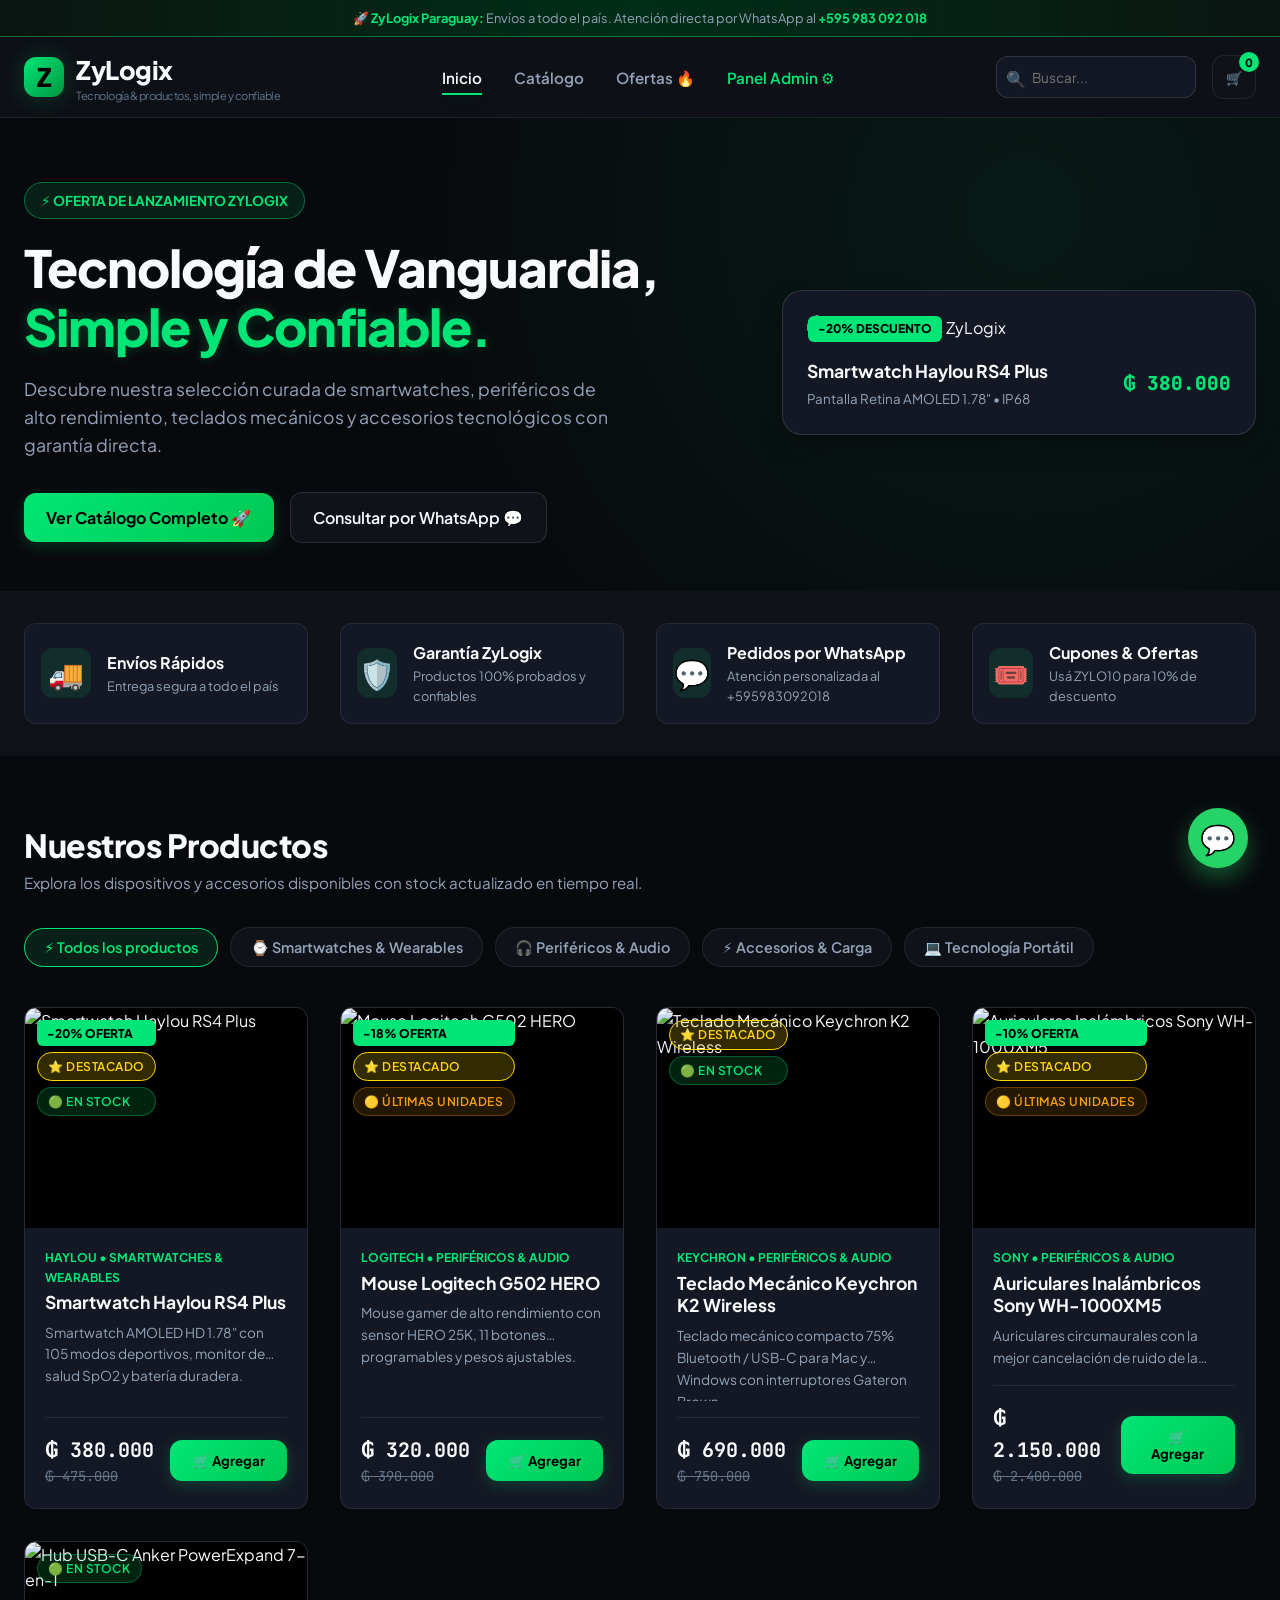
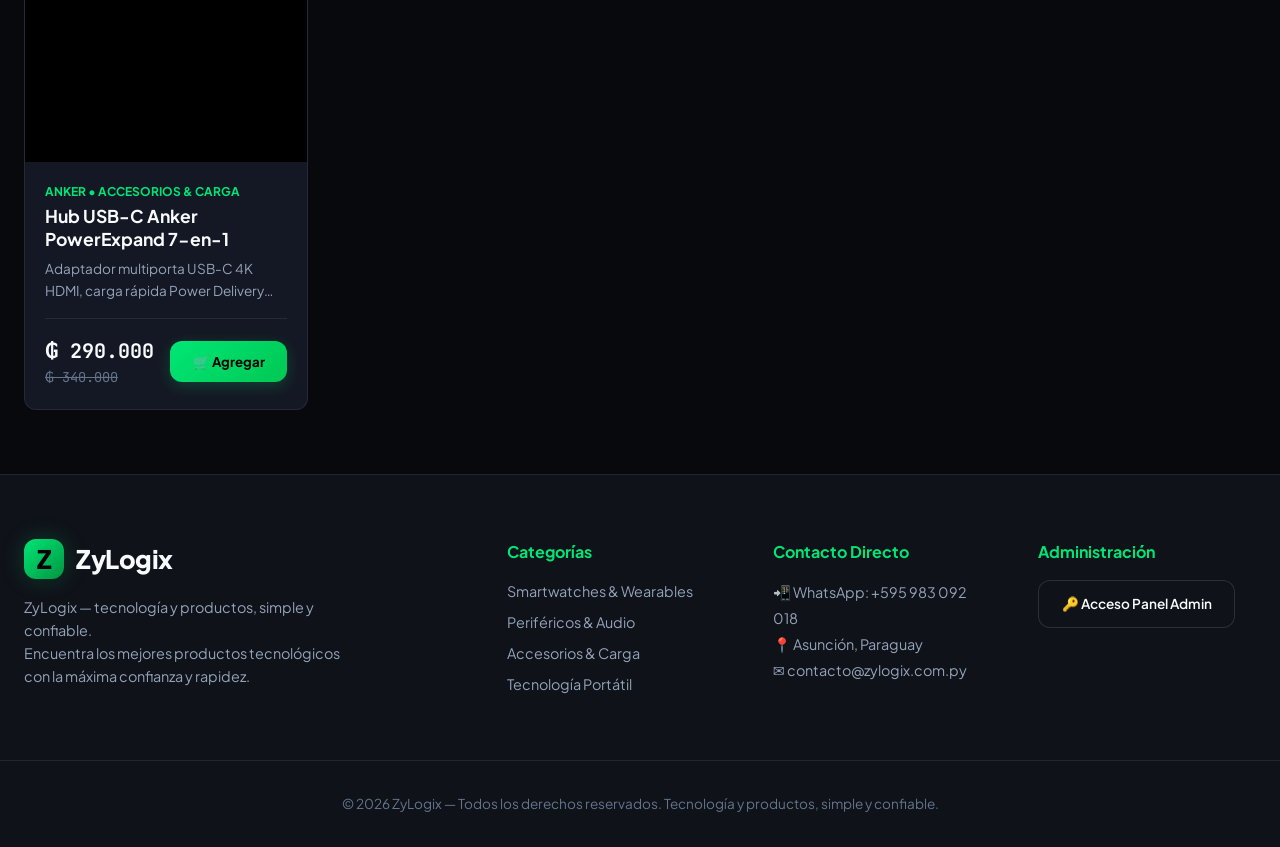
==== index.html @ f53e3cdb "Add files via upload" ====
<!DOCTYPE html>
<html lang="es">
<head>
  <meta charset="UTF-8">
  <meta name="viewport" content="width=device-width, initial-scale=1.0">
  <title>ZyLogix — Tecnología y Productos | Tienda Oficial</title>
  <meta name="description" content="ZyLogix — tecnología y productos, simple y confiable. Encuentra lo último en smartwatches, teclados mecánicos, mouses gamer, auriculares y accesorios.">
  
  <!-- CSS Stylesheets -->
  <link rel="stylesheet" href="assets/css/styles.css">

  <!-- Supabase JS Client library via CDN -->
  <script src="https://cdn.jsdelivr.net/npm/@supabase/supabase-js@2"></script>
</head>
<body>

  <!-- Top Announcement Bar -->
  <div class="top-bar">
    <div class="container">
      🚀 <strong>ZyLogix Paraguay:</strong> Envíos a todo el país. Atención directa por WhatsApp al <strong>+595 983 092 018</strong>
    </div>
  </div>

  <!-- Main Header -->
  <header class="header">
    <div class="container header-inner">
      <!-- Logo -->
      <a href="index.html" class="logo">
        <div class="logo-icon">Z</div>
        <div>
          <span>ZyLogix</span>
          <span class="logo-tagline">Tecnología & productos, simple y confiable</span>
        </div>
      </a>

      <!-- Navigation Links -->
      <ul class="nav-links">
        <li><a href="#hero" class="nav-link active">Inicio</a></li>
        <li><a href="#catalogo" class="nav-link">Catálogo</a></li>
        <li><a href="#ofertas" class="nav-link">Ofertas 🔥</a></li>
        <li><a href="admin.html" class="nav-link" style="color: var(--accent-green);">Panel Admin ⚙️</a></li>
      </ul>

      <!-- Header Actions -->
      <div class="header-actions">
        <!-- Live Search Input -->
        <div style="position: relative; flex: 1; max-width: 200px;">
          <input type="text" id="searchInput" class="form-control" placeholder="Buscar..." style="padding-left: 2.2rem; font-size: 0.85rem; height: 42px;">
          <span style="position: absolute; left: 10px; top: 10px; opacity: 0.5;">🔍</span>
        </div>

        <!-- Cart Button -->
        <button class="btn-icon" onclick="window.zyStore.toggleCartDrawer(true)" aria-label="Ver Carrito">
          🛒
          <span class="badge-count" id="cartBadge">0</span>
        </button>

        <!-- Mobile Menu Hamburger Button -->
        <button class="mobile-nav-toggle" id="btnMobileNav" aria-label="Menu Mobile">
          ☰
        </button>
      </div>
    </div>

    <!-- Mobile Dropdown Navigation -->
    <div class="mobile-nav-menu" id="mobileNavMenu">
      <a href="#hero" class="nav-link" onclick="document.getElementById('mobileNavMenu').classList.remove('open')">Inicio</a>
      <a href="#catalogo" class="nav-link" onclick="document.getElementById('mobileNavMenu').classList.remove('open')">Catálogo</a>
      <a href="#catalogo" class="nav-link" onclick="document.getElementById('mobileNavMenu').classList.remove('open')">Ofertas 🔥</a>
      <a href="admin.html" class="nav-link" style="color: var(--accent-green);">Panel Admin ⚙️</a>
    </div>
  </header>

  <!-- Hero Section -->
  <section class="hero" id="hero">
    <div class="container hero-grid">
      <div>
        <span class="hero-tag">⚡ OFERTA DE LANZAMIENTO ZYLOGIX</span>
        <h1 class="hero-title">
          Tecnología de Vanguardia,<br>
          <span class="glow-text">Simple y Confiable.</span>
        </h1>
        <p class="hero-description">
          Descubre nuestra selección curada de smartwatches, periféricos de alto rendimiento, teclados mecánicos y accesorios tecnológicos con garantía directa.
        </p>
        <div class="hero-actions">
          <a href="#catalogo" class="btn-primary">Ver Catálogo Completo 🚀</a>
          <a href="https://wa.me/595983092018?text=Hola%20ZyLogix,%20quiero%20hacer%20una%20consulta" target="_blank" class="btn-outline">Consultar por WhatsApp 💬</a>
        </div>
      </div>

      <div class="hero-image-wrapper">
        <div class="hero-card-preview">
          <span class="badge-discount" style="position: absolute; top: 25px; left: 25px; z-index: 5;">-20% DESCUENTO</span>
          <img src="https://images.unsplash.com/photo-1508685096489-7aacd43bd3b1?w=800&auto=format&fit=crop&q=80" alt="Haylou RS4 Plus ZyLogix">
          <div style="margin-top: 1rem; display: flex; justify-content: space-between; align-items: center;">
            <div>
              <strong style="font-size: 1.1rem; display: block;">Smartwatch Haylou RS4 Plus</strong>
              <small style="color: var(--text-muted);">Pantalla Retina AMOLED 1.78" • IP68</small>
            </div>
            <div style="text-align: right;">
              <span style="font-family: var(--font-mono); font-weight: 800; color: var(--accent-green); font-size: 1.2rem;">₲ 380.000</span>
            </div>
          </div>
        </div>
      </div>
    </div>
  </section>

  <!-- Trust Badges Strip -->
  <section class="trust-strip">
    <div class="container trust-grid">
      <div class="trust-item">
        <div class="trust-icon">🚚</div>
        <div>
          <strong>Envíos Rápidos</strong>
          <p style="font-size: 0.8rem; color: var(--text-muted);">Entrega segura a todo el país</p>
        </div>
      </div>

      <div class="trust-item">
        <div class="trust-icon">🛡️</div>
        <div>
          <strong>Garantía ZyLogix</strong>
          <p style="font-size: 0.8rem; color: var(--text-muted);">Productos 100% probados y confiables</p>
        </div>
      </div>

      <div class="trust-item">
        <div class="trust-icon">💬</div>
        <div>
          <strong>Pedidos por WhatsApp</strong>
          <p style="font-size: 0.8rem; color: var(--text-muted);">Atención personalizada al +595983092018</p>
        </div>
      </div>

      <div class="trust-item">
        <div class="trust-icon">🎟️</div>
        <div>
          <strong>Cupones & Ofertas</strong>
          <p style="font-size: 0.8rem; color: var(--text-muted);">Usá ZYLO10 para 10% de descuento</p>
        </div>
      </div>
    </div>
  </section>

  <!-- Main Catalog Section -->
  <section class="container" id="catalogo" style="padding-top: 4rem;">
    <div class="section-header">
      <div>
        <h2 class="section-title">Nuestros Productos</h2>
        <p class="section-subtitle">Explora los dispositivos y accesorios disponibles con stock actualizado en tiempo real.</p>
      </div>
    </div>

    <!-- Category Filters -->
    <div class="category-pills" id="categoryPills">
      <!-- Dynamic rendering by store.js -->
    </div>

    <!-- Product Grid -->
    <div class="product-grid" id="productGrid">
      <!-- Dynamic rendering by store.js -->
    </div>
  </section>

  <!-- Cart Drawer (Sidebar Overlay) -->
  <div class="cart-drawer-overlay" id="cartDrawerOverlay">
    <div class="cart-drawer">
      <div class="cart-header">
        <h3 style="display: flex; align-items: center; gap: 0.5rem;">🛒 Mi Carrito</h3>
        <button class="modal-close" style="position: static;" onclick="window.zyStore.toggleCartDrawer(false)">✕</button>
      </div>

      <div class="cart-body" id="cartDrawerBody">
        <!-- Rendered by store.js -->
      </div>

      <div class="cart-footer">
        <!-- Coupon Input -->
        <div class="coupon-box">
          <input type="text" id="couponInput" class="coupon-input" placeholder="Código de Cupón (ej: ZYLO10)">
          <button class="btn-outline" id="btnApplyCoupon" style="padding: 0.6rem 1rem;">Aplicar</button>
        </div>

        <!-- Summary -->
        <div class="cart-summary-line">
          <span>Subtotal:</span>
          <strong id="cartSubtotal">₲ 0</strong>
        </div>
        <div class="cart-summary-line" style="color: var(--accent-green);">
          <span>Descuento Cupón:</span>
          <strong id="cartDiscount">-₲ 0</strong>
        </div>
        <div class="cart-summary-line">
          <span>Costo de Envío:</span>
          <strong id="cartShipping">₲ 20.000</strong>
        </div>
        <div class="cart-summary-line total">
          <span>Total:</span>
          <strong id="cartTotal" style="color: var(--accent-green);">₲ 0</strong>
        </div>

        <button class="btn-primary" style="width: 100%; justify-content: center; margin-top: 1rem; padding: 1rem;" onclick="window.zyStore.openCheckoutModal()">
          🚀 Finalizar Pedido por WhatsApp
        </button>
      </div>
    </div>
  </div>

  <!-- Product Details Modal (Dynamic Ficha Técnica) -->
  <div class="modal-overlay" id="productModal">
    <div class="modal-container">
      <!-- Content populated dynamically by store.js openProductModal() -->
    </div>
  </div>

  <!-- Checkout Modal -->
  <div class="modal-overlay" id="checkoutModal">
    <div class="modal-container" style="max-width: 550px; padding: 2rem;">
      <button class="modal-close" onclick="window.zyStore.closeModal('checkoutModal')">✕</button>
      <h3 style="font-size: 1.5rem; font-weight: 800; margin-bottom: 0.5rem; color: var(--accent-green);">🧾 Datos de Entrega</h3>
      <p style="color: var(--text-muted); font-size: 0.9rem; margin-bottom: 1.5rem;">Tu pedido será procesado y enviado directamente a nuestro WhatsApp oficial (<strong>+595983092018</strong>).</p>

      <form onsubmit="event.preventDefault(); window.zyStore.submitOrder({
        customerName: this.customerName.value,
        customerPhone: this.customerPhone.value,
        shippingAddress: this.shippingAddress.value,
        city: this.city.value,
        notes: this.notes.value,
        paymentMethod: this.paymentMethod.value
      })">
        <div class="form-group">
          <label class="form-label">Nombre y Apellido *</label>
          <input type="text" name="customerName" class="form-control" placeholder="Ej: Juan Pérez" required>
        </div>

        <div class="form-group">
          <label class="form-label">Número de WhatsApp / Teléfono *</label>
          <input type="tel" name="customerPhone" class="form-control" placeholder="Ej: 0983 123 456" required>
        </div>

        <div class="form-group">
          <label class="form-label">Dirección de Envío *</label>
          <input type="text" name="shippingAddress" class="form-control" placeholder="Calle, Nro de casa o punto de referencia" required>
        </div>

        <div class="form-group">
          <label class="form-label">Ciudad / Localidad</label>
          <input type="text" name="city" class="form-control" placeholder="Ej: Asunción / Fernando de la Mora / Ciudad del Este" value="Asunción">
        </div>

        <div class="form-group">
          <label class="form-label">Método de Pago Preferido</label>
          <select name="paymentMethod" class="form-control">
            <option value="Efectivo contra entrega">💵 Efectivo a la entrega</option>
            <option value="Transferencia bancaria">🏦 Transferencia bancaria</option>
            <option value="Giros / QR Billetera">📱 Billetera / QR (Zimple, Tigo Money)</option>
          </select>
        </div>

        <div class="form-group">
          <label class="form-label">Notas Adicionales (Opcional)</label>
          <textarea name="notes" class="form-control" rows="2" placeholder="Ej: Entregar por la tarde"></textarea>
        </div>

        <button type="submit" class="btn-primary" style="width: 100%; justify-content: center; padding: 1rem; margin-top: 1rem;">
          📲 Enviar Pedido a WhatsApp
        </button>
      </form>
    </div>
  </div>

  <!-- Floating WhatsApp Contact Button -->
  <a href="https://wa.me/595983092018?text=Hola%20ZyLogix,%20necesito%20asistencia%20con%20un%20producto" target="_blank" class="whatsapp-float" aria-label="Contactar por WhatsApp">
    💬
  </a>

  <!-- Footer -->
  <footer class="footer">
    <div class="container footer-grid">
      <div>
        <div class="logo" style="margin-bottom: 1rem;">
          <div class="logo-icon">Z</div>
          <span>ZyLogix</span>
        </div>
        <p style="color: var(--text-muted); font-size: 0.9rem; max-width: 320px; margin-bottom: 1.5rem;">
          ZyLogix — tecnología y productos, simple y confiable.<br>
          Encuentra los mejores productos tecnológicos con la máxima confianza y rapidez.
        </p>
      </div>

      <div>
        <h4 style="color: var(--accent-green); margin-bottom: 1rem;">Categorías</h4>
        <ul style="list-style: none; display: flex; flex-direction: column; gap: 0.5rem; color: var(--text-muted); font-size: 0.9rem;">
          <li>Smartwatches & Wearables</li>
          <li>Periféricos & Audio</li>
          <li>Accesorios & Carga</li>
          <li>Tecnología Portátil</li>
        </ul>
      </div>

      <div>
        <h4 style="color: var(--accent-green); margin-bottom: 1rem;">Contacto Directo</h4>
        <p style="color: var(--text-muted); font-size: 0.9rem; line-height: 1.8;">
          📲 WhatsApp: +595 983 092 018<br>
          📍 Asunción, Paraguay<br>
          ✉️ contacto@zylogix.com.py
        </p>
      </div>

      <div>
        <h4 style="color: var(--accent-green); margin-bottom: 1rem;">Administración</h4>
        <a href="admin.html" class="btn-outline" style="font-size: 0.85rem;">🔑 Acceso Panel Admin</a>
      </div>
    </div>

    <div class="container footer-bottom">
      &copy; 2026 ZyLogix — Todos los derechos reservados. Tecnología y productos, simple y confiable.
    </div>
  </footer>

  <!-- Application Scripts -->
  <script src="assets/js/config.js"></script>
  <script src="assets/js/mock-data.js"></script>
  <script src="assets/js/supabase-db.js"></script>
  <script src="assets/js/store.js"></script>

</body>
</html>
---- assets/css/styles.css ----
/* ====================================================================
   ZyLogix Storefront Design System — Dark Cyber Emerald Theme
   "ZyLogix — tecnología y productos, simple y confiable."
   ==================================================================== */

@import url('https://fonts.googleapis.com/css2?family=Plus+Jakarta+Sans:wght@300;400;500;600;700;800&family=JetBrains+Mono:wght@500;700&display=swap');

:root {
  --bg-body: #08090d;
  --bg-surface: #0f1219;
  --bg-card: #141824;
  --bg-card-hover: #1b2030;
  --bg-glass: rgba(15, 18, 25, 0.85);

  --accent-green: #00e676;
  --accent-green-hover: #00c853;
  --accent-green-glow: rgba(0, 230, 118, 0.25);
  --accent-green-subtle: rgba(0, 230, 118, 0.1);

  --text-main: #f8fafc;
  --text-muted: #94a3b8;
  --text-subtle: #64748b;

  --border-subtle: rgba(255, 255, 255, 0.08);
  --border-glass: rgba(255, 255, 255, 0.12);
  --border-active: rgba(0, 230, 118, 0.4);

  --font-sans: 'Plus Jakarta Sans', system-ui, -apple-system, sans-serif;
  --font-mono: 'JetBrains Mono', monospace;

  --radius-sm: 6px;
  --radius-md: 12px;
  --radius-lg: 20px;
  --radius-full: 9999px;

  --shadow-card: 0 10px 30px -10px rgba(0, 0, 0, 0.5);
  --shadow-glow: 0 0 25px rgba(0, 230, 118, 0.2);
  --transition-fast: 0.2s cubic-bezier(0.4, 0, 0.2, 1);
}

/* --- Base & Reset --- */
* {
  margin: 0;
  padding: 0;
  box-sizing: border-box;
}

body {
  font-family: var(--font-sans);
  background-color: var(--bg-body);
  color: var(--text-main);
  line-height: 1.6;
  overflow-x: hidden;
  min-height: 100vh;
}

a {
  color: inherit;
  text-decoration: none;
}

button {
  cursor: pointer;
  border: none;
  background: none;
  font-family: inherit;
}

input, select, textarea {
  font-family: inherit;
  color: var(--text-main);
}

/* --- Utility Classes --- */
.container {
  max-width: 1280px;
  margin: 0 auto;
  padding: 0 1.5rem;
}

.glow-text {
  color: var(--accent-green);
  text-shadow: 0 0 12px var(--accent-green-glow);
}

.badge {
  display: inline-flex;
  align-items: center;
  gap: 0.35rem;
  padding: 0.25rem 0.65rem;
  border-radius: var(--radius-full);
  font-size: 0.75rem;
  font-weight: 600;
  text-transform: uppercase;
  letter-spacing: 0.5px;
}

.status-in-stock { background: rgba(0, 230, 118, 0.15); color: #00e676; border: 1px solid rgba(0, 230, 118, 0.3); }
.status-low-stock { background: rgba(245, 158, 11, 0.15); color: #f59e0b; border: 1px solid rgba(245, 158, 11, 0.3); }
.status-out-of-stock { background: rgba(239, 68, 68, 0.15); color: #ef4444; border: 1px solid rgba(239, 68, 68, 0.3); }
.status-discontinued { background: rgba(100, 116, 139, 0.15); color: #94a3b8; border: 1px solid rgba(100, 116, 139, 0.3); }

/* --- Top Announcement Bar --- */
.top-bar {
  background: linear-gradient(90deg, #0b1511 0%, #002e18 50%, #0b1511 100%);
  border-bottom: 1px solid var(--border-active);
  font-size: 0.8rem;
  padding: 0.5rem 0;
  text-align: center;
  color: var(--text-muted);
}
.top-bar strong { color: var(--accent-green); }

/* --- Header & Navigation --- */
.header {
  position: sticky;
  top: 0;
  z-index: 100;
  background: var(--bg-glass);
  backdrop-filter: blur(16px);
  border-bottom: 1px solid var(--border-subtle);
  transition: var(--transition-fast);
}

.header-inner {
  display: flex;
  align-items: center;
  justify-content: space-between;
  height: 80px;
  gap: 1.5rem;
}

.logo {
  display: flex;
  align-items: center;
  gap: 0.75rem;
  font-size: 1.6rem;
  font-weight: 800;
  letter-spacing: -0.5px;
}
.logo-icon {
  width: 40px;
  height: 40px;
  background: linear-gradient(135deg, var(--accent-green) 0%, #009640 100%);
  border-radius: var(--radius-md);
  display: flex;
  align-items: center;
  justify-content: center;
  color: #000;
  font-weight: 900;
  box-shadow: var(--shadow-glow);
}
.logo-tagline {
  font-size: 0.7rem;
  color: var(--text-subtle);
  display: block;
  font-weight: 400;
  margin-top: -4px;
}

.nav-links {
  display: flex;
  align-items: center;
  gap: 2rem;
  list-style: none;
}
.nav-link {
  font-weight: 600;
  font-size: 0.95rem;
  color: var(--text-muted);
  transition: var(--transition-fast);
  padding: 0.5rem 0;
  position: relative;
}
.nav-link:hover, .nav-link.active {
  color: var(--text-main);
}
.nav-link.active::after {
  content: '';
  position: absolute;
  bottom: 0;
  left: 0;
  width: 100%;
  height: 2px;
  background: var(--accent-green);
  box-shadow: var(--shadow-glow);
}

.header-actions {
  display: flex;
  align-items: center;
  gap: 1rem;
}

.btn-icon {
  width: 44px;
  height: 44px;
  border-radius: var(--radius-md);
  background: var(--bg-surface);
  border: 1px solid var(--border-subtle);
  color: var(--text-main);
  display: flex;
  align-items: center;
  justify-content: center;
  position: relative;
  transition: var(--transition-fast);
}
.btn-icon:hover {
  border-color: var(--accent-green);
  background: var(--bg-card);
  color: var(--accent-green);
}
.btn-icon .badge-count {
  position: absolute;
  top: -4px;
  right: -4px;
  background: var(--accent-green);
  color: #000;
  font-weight: 800;
  font-size: 0.7rem;
  width: 20px;
  height: 20px;
  border-radius: var(--radius-full);
  display: flex;
  align-items: center;
  justify-content: center;
}

.btn-primary {
  background: linear-gradient(135deg, var(--accent-green) 0%, var(--accent-green-hover) 100%);
  color: #000;
  font-weight: 700;
  padding: 0.75rem 1.4rem;
  border-radius: var(--radius-md);
  display: inline-flex;
  align-items: center;
  gap: 0.5rem;
  transition: var(--transition-fast);
  box-shadow: 0 4px 15px rgba(0, 230, 118, 0.2);
}
.btn-primary:hover {
  transform: translateY(-2px);
  box-shadow: 0 6px 20px rgba(0, 230, 118, 0.4);
}

.btn-outline {
  border: 1px solid var(--border-glass);
  background: var(--bg-surface);
  color: var(--text-main);
  font-weight: 600;
  padding: 0.75rem 1.4rem;
  border-radius: var(--radius-md);
  display: inline-flex;
  align-items: center;
  gap: 0.5rem;
  transition: var(--transition-fast);
}
.btn-outline:hover {
  border-color: var(--accent-green);
  color: var(--accent-green);
}

/* --- Hero Banner Section --- */
.hero {
  position: relative;
  padding: 4rem 0 3rem;
  background: radial-gradient(circle at 80% 20%, rgba(0, 230, 118, 0.08) 0%, transparent 60%);
  overflow: hidden;
}

.hero-grid {
  display: grid;
  grid-template-columns: 1.2fr 0.8fr;
  align-items: center;
  gap: 3rem;
}

.hero-tag {
  display: inline-flex;
  align-items: center;
  gap: 0.5rem;
  background: var(--accent-green-subtle);
  border: 1px solid var(--border-active);
  color: var(--accent-green);
  padding: 0.4rem 1rem;
  border-radius: var(--radius-full);
  font-size: 0.85rem;
  font-weight: 700;
  margin-bottom: 1.2rem;
}

.hero-title {
  font-size: 3.2rem;
  font-weight: 800;
  line-height: 1.15;
  margin-bottom: 1.2rem;
  letter-spacing: -1px;
}

.hero-description {
  font-size: 1.1rem;
  color: var(--text-muted);
  margin-bottom: 2rem;
  max-width: 600px;
}

.hero-actions {
  display: flex;
  align-items: center;
  gap: 1rem;
  flex-wrap: wrap;
}

.hero-image-wrapper {
  position: relative;
}
.hero-card-preview {
  background: var(--bg-card);
  border: 1px solid var(--border-glass);
  border-radius: var(--radius-lg);
  padding: 1.5rem;
  box-shadow: var(--shadow-card);
  position: relative;
  overflow: hidden;
  transition: var(--transition-fast);
}
.hero-card-preview:hover {
  border-color: var(--border-active);
  box-shadow: var(--shadow-glow);
}
.hero-card-preview img {
  width: 100%;
  height: 320px;
  object-fit: cover;
  border-radius: var(--radius-md);
}

/* --- Features Badges Strip --- */
.trust-strip {
  padding: 2rem 0;
  border-y: 1px solid var(--border-subtle);
  background: var(--bg-surface);
}

.trust-grid {
  display: grid;
  grid-template-columns: repeat(auto-fit, minmax(240px, 1fr));
  gap: 2rem;
}

.trust-item {
  display: flex;
  align-items: center;
  gap: 1rem;
  padding: 1rem;
  background: var(--bg-card);
  border: 1px solid var(--border-subtle);
  border-radius: var(--radius-md);
}

.trust-icon {
  font-size: 1.8rem;
  width: 50px;
  height: 50px;
  background: var(--accent-green-subtle);
  border-radius: var(--radius-md);
  display: flex;
  align-items: center;
  justify-content: center;
  color: var(--accent-green);
}

/* --- Section Titles --- */
.section-header {
  display: flex;
  align-items: flex-end;
  justify-content: space-between;
  margin-bottom: 2rem;
}
.section-title {
  font-size: 2rem;
  font-weight: 800;
  letter-spacing: -0.5px;
}
.section-subtitle {
  color: var(--text-muted);
  font-size: 0.95rem;
}

/* --- Category Filters --- */
.category-pills {
  display: flex;
  align-items: center;
  gap: 0.75rem;
  overflow-x: auto;
  padding-bottom: 0.5rem;
  margin-bottom: 2rem;
}
.pill {
  padding: 0.6rem 1.2rem;
  background: var(--bg-surface);
  border: 1px solid var(--border-subtle);
  border-radius: var(--radius-full);
  color: var(--text-muted);
  font-weight: 600;
  font-size: 0.9rem;
  white-space: nowrap;
  transition: var(--transition-fast);
}
.pill:hover, .pill.active {
  background: var(--accent-green-subtle);
  border-color: var(--accent-green);
  color: var(--accent-green);
}

/* --- Product Grid & Cards --- */
.product-grid {
  display: grid;
  grid-template-columns: repeat(auto-fill, minmax(280px, 1fr));
  gap: 2rem;
  margin-bottom: 4rem;
}

.product-card {
  background: var(--bg-card);
  border: 1px solid var(--border-subtle);
  border-radius: var(--radius-md);
  overflow: hidden;
  display: flex;
  flex-direction: column;
  transition: var(--transition-fast);
  position: relative;
}

.product-card:hover {
  transform: translateY(-6px);
  border-color: var(--border-active);
  box-shadow: var(--shadow-card), var(--shadow-glow);
}

.product-badge-group {
  position: absolute;
  top: 12px;
  left: 12px;
  display: flex;
  flex-direction: column;
  gap: 6px;
  z-index: 2;
}

.badge-discount {
  background: var(--accent-green);
  color: #000;
  font-weight: 800;
  padding: 0.2rem 0.6rem;
  border-radius: var(--radius-sm);
  font-size: 0.75rem;
}

.product-image-box {
  position: relative;
  width: 100%;
  height: 220px;
  background: #000;
  overflow: hidden;
}

.product-image-box img {
  width: 100%;
  height: 100%;
  object-fit: cover;
  transition: transform 0.5s ease;
}

.product-card:hover .product-image-box img {
  transform: scale(1.08);
}

.product-content {
  padding: 1.25rem;
  display: flex;
  flex-direction: column;
  flex: 1;
}

.product-category {
  font-size: 0.75rem;
  color: var(--accent-green);
  font-weight: 700;
  text-transform: uppercase;
  margin-bottom: 0.25rem;
}

.product-title {
  font-size: 1.1rem;
  font-weight: 700;
  margin-bottom: 0.5rem;
  line-height: 1.3;
}

.product-description {
  font-size: 0.85rem;
  color: var(--text-muted);
  margin-bottom: 1rem;
  display: -webkit-box;
  -webkit-line-clamp: 2;
  -webkit-box-orient: vertical;
  overflow: hidden;
  flex: 1;
}

.product-footer {
  display: flex;
  align-items: center;
  justify-content: space-between;
  margin-top: auto;
  padding-top: 1rem;
  border-top: 1px solid var(--border-subtle);
}

.price-box {
  display: flex;
  flex-direction: column;
}

.price-current {
  font-family: var(--font-mono);
  font-size: 1.25rem;
  font-weight: 700;
  color: var(--text-main);
}

.price-old {
  font-family: var(--font-mono);
  font-size: 0.85rem;
  color: var(--text-subtle);
  text-decoration: line-through;
}

/* --- Cart Drawer (Sidebar Modal) --- */
.cart-drawer-overlay {
  position: fixed;
  inset: 0;
  background: rgba(0, 0, 0, 0.75);
  backdrop-filter: blur(8px);
  z-index: 200;
  opacity: 0;
  pointer-events: none;
  transition: opacity 0.3s ease;
}

.cart-drawer-overlay.open {
  opacity: 1;
  pointer-events: auto;
}

.cart-drawer {
  position: fixed;
  top: 0;
  right: 0;
  width: 100%;
  max-width: 450px;
  height: 100vh;
  background: var(--bg-surface);
  border-left: 1px solid var(--border-glass);
  z-index: 201;
  display: flex;
  flex-direction: column;
  transform: translateX(100%);
  transition: transform 0.3s cubic-bezier(0.4, 0, 0.2, 1);
  box-shadow: -10px 0 30px rgba(0, 0, 0, 0.8);
}

.cart-drawer-overlay.open .cart-drawer {
  transform: translateX(0);
}

.cart-header {
  padding: 1.5rem;
  border-bottom: 1px solid var(--border-subtle);
  display: flex;
  align-items: center;
  justify-content: space-between;
}

.cart-body {
  padding: 1.5rem;
  flex: 1;
  overflow-y: auto;
  display: flex;
  flex-direction: column;
  gap: 1.25rem;
}

.cart-item {
  display: flex;
  gap: 1rem;
  background: var(--bg-card);
  padding: 1rem;
  border-radius: var(--radius-md);
  border: 1px solid var(--border-subtle);
}

.cart-item-img {
  width: 70px;
  height: 70px;
  border-radius: var(--radius-sm);
  object-fit: cover;
}

.cart-item-info {
  flex: 1;
}

.cart-item-title {
  font-weight: 700;
  font-size: 0.95rem;
  margin-bottom: 0.25rem;
}

.cart-item-price {
  font-family: var(--font-mono);
  color: var(--accent-green);
  font-weight: 700;
  font-size: 0.9rem;
}

.cart-item-qty {
  display: flex;
  align-items: center;
  gap: 0.5rem;
  margin-top: 0.5rem;
}

.btn-qty {
  width: 26px;
  height: 26px;
  background: var(--bg-surface);
  border: 1px solid var(--border-glass);
  color: var(--text-main);
  border-radius: var(--radius-sm);
  display: flex;
  align-items: center;
  justify-content: center;
  font-weight: 700;
}

.cart-footer {
  padding: 1.5rem;
  border-top: 1px solid var(--border-subtle);
  background: var(--bg-card);
}

.coupon-box {
  display: flex;
  gap: 0.5rem;
  margin-bottom: 1rem;
}
.coupon-input {
  flex: 1;
  background: var(--bg-surface);
  border: 1px solid var(--border-glass);
  border-radius: var(--radius-md);
  padding: 0.6rem 1rem;
  color: var(--text-main);
  text-transform: uppercase;
  font-weight: 700;
}

.cart-summary-line {
  display: flex;
  justify-content: space-between;
  margin-bottom: 0.5rem;
  color: var(--text-muted);
  font-size: 0.9rem;
}

.cart-summary-line.total {
  font-size: 1.2rem;
  font-weight: 800;
  color: var(--text-main);
  border-top: 1px solid var(--border-subtle);
  padding-top: 0.75rem;
  margin-top: 0.75rem;
}

/* --- Modals (Product Details, Checkout, Auth, Tracker) --- */
.modal-overlay {
  position: fixed;
  inset: 0;
  background: rgba(0, 0, 0, 0.8);
  backdrop-filter: blur(10px);
  z-index: 300;
  display: flex;
  align-items: center;
  justify-content: center;
  padding: 1.5rem;
  opacity: 0;
  pointer-events: none;
  transition: opacity 0.25s ease;
}

.modal-overlay.open {
  opacity: 1;
  pointer-events: auto;
}

.modal-container {
  background: var(--bg-surface);
  border: 1px solid var(--border-glass);
  border-radius: var(--radius-lg);
  width: 100%;
  max-width: 750px;
  max-height: 90vh;
  overflow-y: auto;
  box-shadow: 0 20px 50px rgba(0, 0, 0, 0.8);
  position: relative;
}

.modal-close {
  position: absolute;
  top: 1.25rem;
  right: 1.25rem;
  z-index: 10;
  width: 36px;
  height: 36px;
  border-radius: var(--radius-full);
  background: var(--bg-card);
  color: var(--text-muted);
  border: 1px solid var(--border-glass);
  display: flex;
  align-items: center;
  justify-content: center;
}
.modal-close:hover { color: #fff; border-color: var(--accent-green); }

.product-detail-grid {
  display: grid;
  grid-template-columns: 1fr 1fr;
  gap: 2rem;
  padding: 2rem;
}

.product-detail-img {
  width: 100%;
  height: 350px;
  object-fit: cover;
  border-radius: var(--radius-md);
  border: 1px solid var(--border-subtle);
}

.specs-table {
  width: 100%;
  margin-top: 1.5rem;
  border-collapse: collapse;
  font-size: 0.85rem;
}
.specs-table th, .specs-table td {
  padding: 0.6rem 0.8rem;
  border-bottom: 1px solid var(--border-subtle);
  text-align: left;
}
.specs-table th { color: var(--accent-green); font-weight: 700; width: 40%; }
.specs-table td { color: var(--text-main); }

/* --- Forms --- */
.form-group {
  margin-bottom: 1.25rem;
}
.form-label {
  display: block;
  font-weight: 600;
  font-size: 0.85rem;
  color: var(--text-muted);
  margin-bottom: 0.4rem;
}
.form-control {
  width: 100%;
  background: var(--bg-card);
  border: 1px solid var(--border-glass);
  border-radius: var(--radius-md);
  padding: 0.75rem 1rem;
  color: var(--text-main);
  font-size: 0.95rem;
  transition: var(--transition-fast);
}
.form-control:focus {
  outline: none;
  border-color: var(--accent-green);
  box-shadow: 0 0 10px var(--accent-green-glow);
}

/* --- Floating WhatsApp Quick Contact --- */
.whatsapp-float {
  position: fixed;
  bottom: 2rem;
  right: 2rem;
  z-index: 90;
  width: 60px;
  height: 60px;
  background: #25d366;
  border-radius: var(--radius-full);
  display: flex;
  align-items: center;
  justify-content: center;
  color: #fff;
  font-size: 1.8rem;
  box-shadow: 0 10px 25px rgba(37, 211, 102, 0.4);
  transition: transform 0.3s ease;
}
.whatsapp-float:hover {
  transform: scale(1.1);
}

/* --- Footer --- */
.footer {
  background: var(--bg-surface);
  border-top: 1px solid var(--border-subtle);
  padding: 4rem 0 2rem;
  margin-top: 4rem;
}

.footer-grid {
  display: grid;
  grid-template-columns: 2fr repeat(3, 1fr);
  gap: 3rem;
  margin-bottom: 3rem;
}

.footer-bottom {
  text-align: center;
  padding-top: 2rem;
  border-top: 1px solid var(--border-subtle);
  color: var(--text-subtle);
  font-size: 0.85rem;
}

/* --- Toast Notification --- */
.toast-container {
  position: fixed;
  bottom: 2rem;
  left: 2rem;
  z-index: 999;
  display: flex;
  flex-direction: column;
  gap: 0.75rem;
}

.toast {
  background: var(--bg-card);
  border: 1px solid var(--accent-green);
  color: var(--text-main);
  padding: 1rem 1.4rem;
  border-radius: var(--radius-md);
  box-shadow: var(--shadow-card);
  display: flex;
  align-items: center;
  gap: 0.75rem;
  font-weight: 600;
  animation: slideInLeft 0.3s cubic-bezier(0.4, 0, 0.2, 1);
}

@keyframes slideInLeft {
  from { transform: translateX(-100%); opacity: 0; }
  to { transform: translateX(0); opacity: 1; }
}

/* --- Mobile Hamburger Menu Dropdown --- */
.mobile-nav-toggle {
  display: none;
  font-size: 1.5rem;
  color: var(--text-main);
  background: var(--bg-surface);
  border: 1px solid var(--border-glass);
  width: 44px;
  height: 44px;
  border-radius: var(--radius-md);
  align-items: center;
  justify-content: center;
}

.mobile-nav-menu {
  display: none;
  position: absolute;
  top: 80px;
  left: 0;
  right: 0;
  background: var(--bg-surface);
  border-bottom: 1px solid var(--border-glass);
  padding: 1.5rem;
  flex-direction: column;
  gap: 1rem;
  box-shadow: 0 20px 40px rgba(0,0,0,0.8);
  z-index: 99;
}

.mobile-nav-menu.open {
  display: flex;
}

/* Responsive Media Queries */
@media (max-width: 1024px) {
  .hero-grid { grid-template-columns: 1fr; gap: 2rem; }
  .footer-grid { grid-template-columns: 1fr 1fr; gap: 2rem; }
  .product-detail-grid { grid-template-columns: 1fr; gap: 1.5rem; }
}

@media (max-width: 768px) {
  .nav-links { display: none; }
  .mobile-nav-toggle { display: flex; }

  .header-inner { gap: 0.75rem; }
  .logo { font-size: 1.3rem; }
  .logo-tagline { display: none; }

  .hero { padding: 2.5rem 0 2rem; }
  .hero-title { font-size: clamp(1.8rem, 6vw, 2.5rem); }
  .hero-description { font-size: 0.95rem; }

  .product-grid {
    grid-template-columns: repeat(auto-fill, minmax(220px, 1fr));
    gap: 1.25rem;
  }

  .footer-grid { grid-template-columns: 1fr; }
  .trust-grid { grid-template-columns: 1fr 1fr; gap: 1rem; }
}

@media (max-width: 480px) {
  .container { padding: 0 1rem; }
  .cart-drawer { width: 100vw; max-width: 100%; }
  
  .product-grid {
    grid-template-columns: 1fr;
  }
  
  .hero-actions {
    flex-direction: column;
    width: 100%;
  }

  .hero-actions .btn-primary, .hero-actions .btn-outline {
    width: 100%;
    justify-content: center;
  }

  .trust-grid { grid-template-columns: 1fr; }
  .whatsapp-float { width: 50px; height: 50px; font-size: 1.5rem; bottom: 1.5rem; right: 1.5rem; }
}
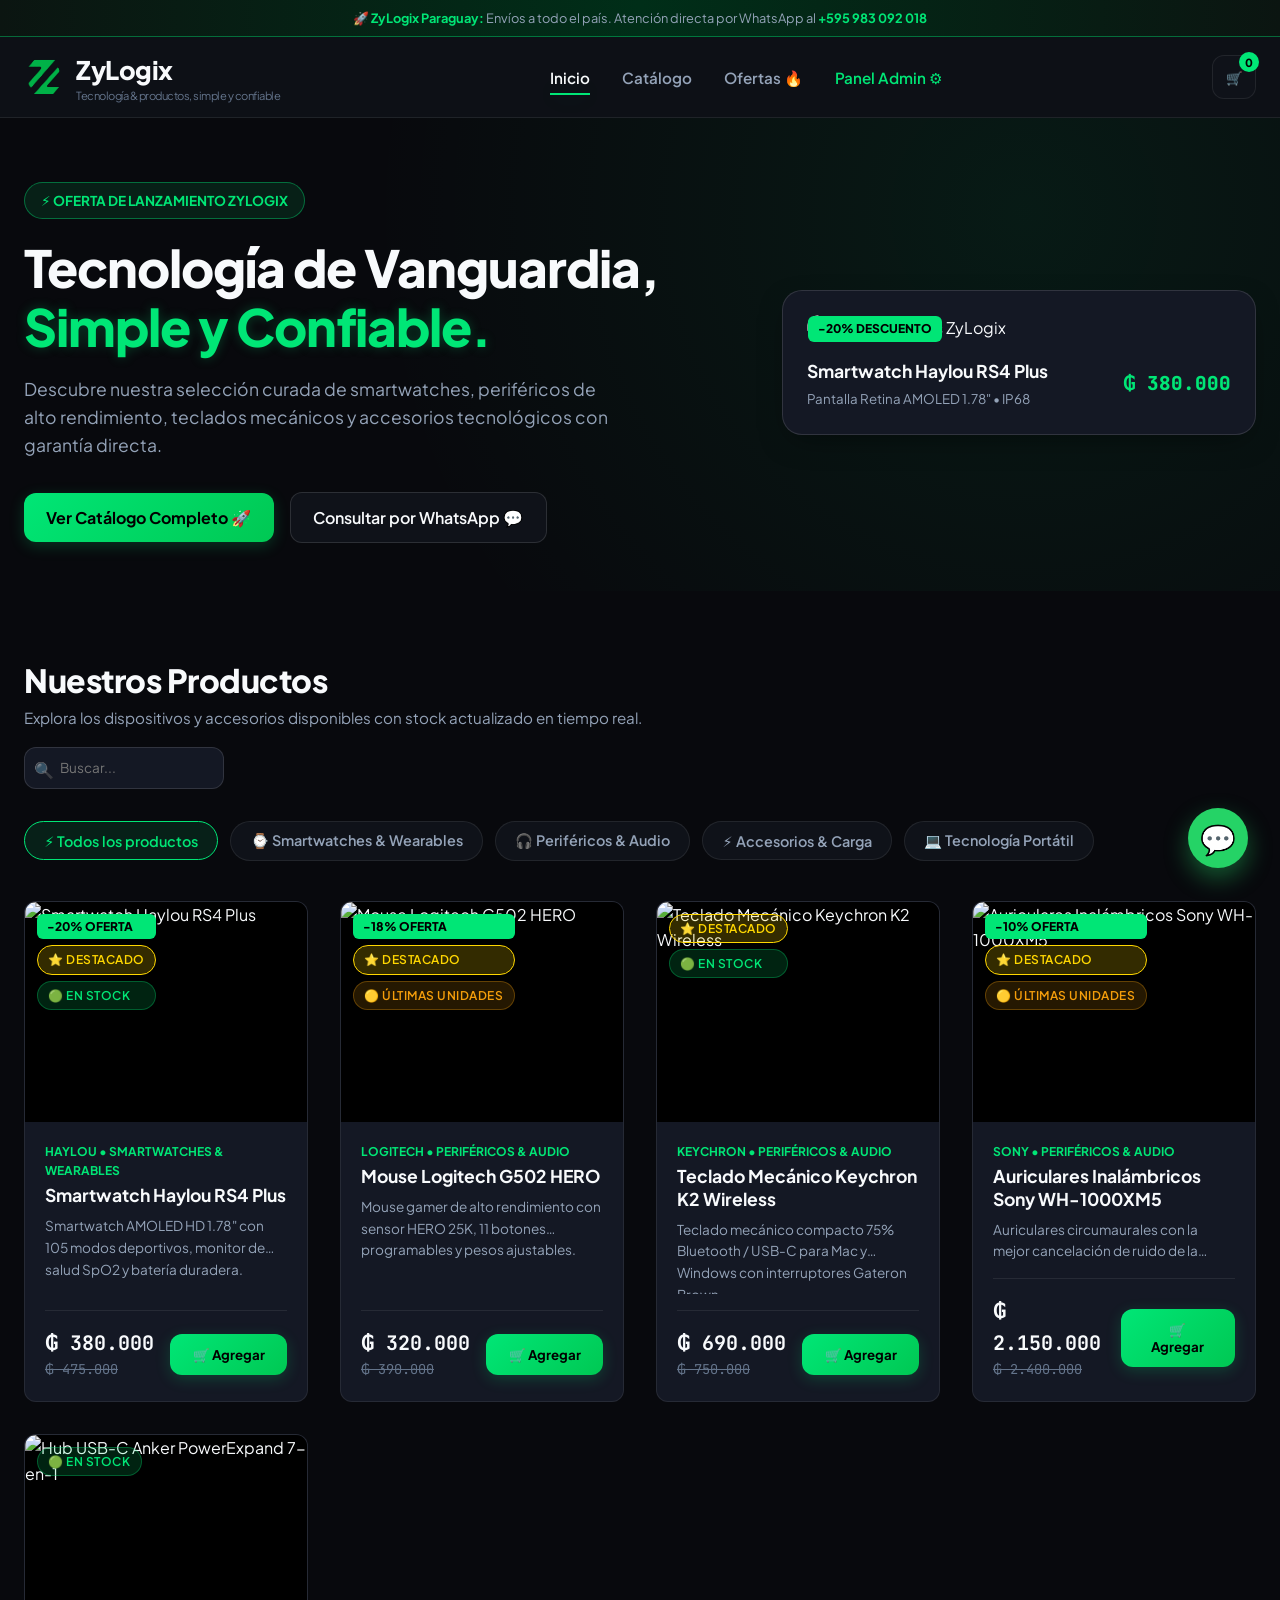
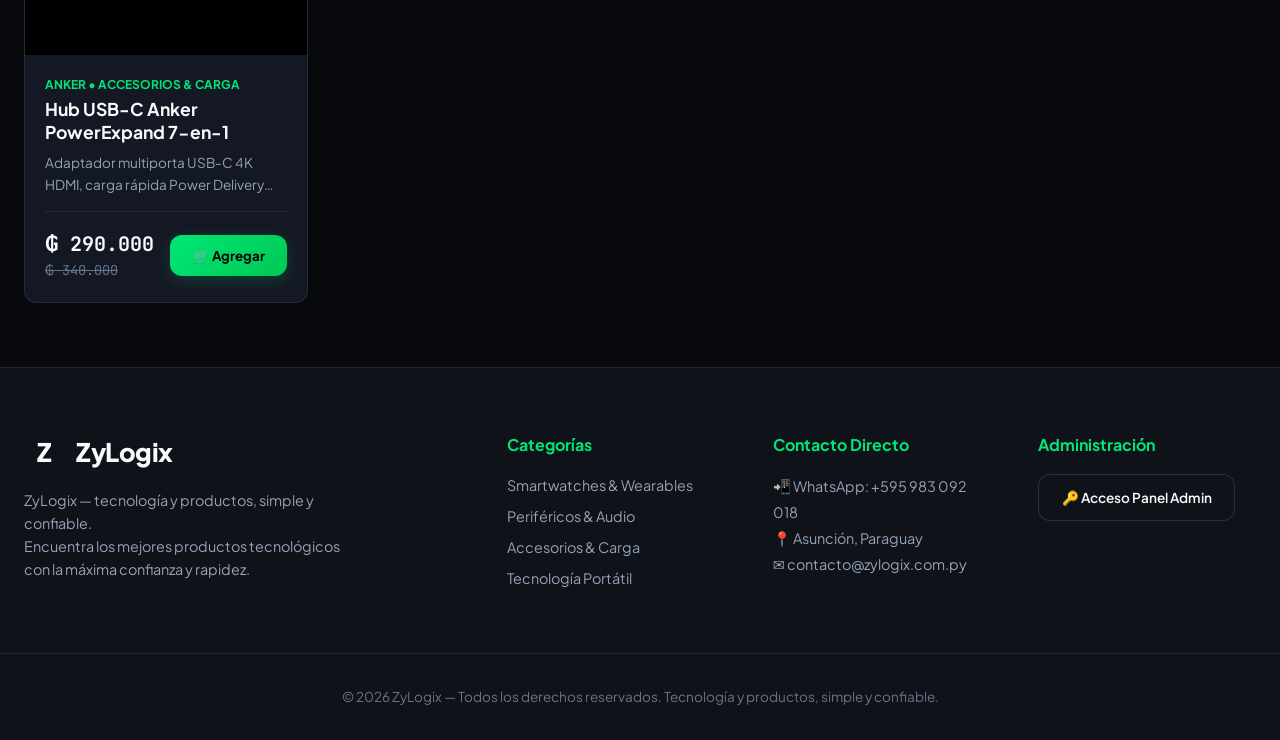
==== commit b931adea: "Cambios esteticos" ====
--- a/index.html
+++ b/index.html
@@ -26,7 +26,7 @@
     <div class="container header-inner">
       <!-- Logo -->
       <a href="index.html" class="logo">
-        <div class="logo-icon">Z</div>
+        <div class="logo-icon"><img class="logo-img" src="./assets/images/logo.svg" alt="logo-icon"></div>
         <div>
           <span>ZyLogix</span>
           <span class="logo-tagline">Tecnología & productos, simple y confiable</span>
@@ -43,11 +43,6 @@
 
       <!-- Header Actions -->
       <div class="header-actions">
-        <!-- Live Search Input -->
-        <div style="position: relative; flex: 1; max-width: 200px;">
-          <input type="text" id="searchInput" class="form-control" placeholder="Buscar..." style="padding-left: 2.2rem; font-size: 0.85rem; height: 42px;">
-          <span style="position: absolute; left: 10px; top: 10px; opacity: 0.5;">🔍</span>
-        </div>
 
         <!-- Cart Button -->
         <button class="btn-icon" onclick="window.zyStore.toggleCartDrawer(true)" aria-label="Ver Carrito">
@@ -67,7 +62,6 @@
       <a href="#hero" class="nav-link" onclick="document.getElementById('mobileNavMenu').classList.remove('open')">Inicio</a>
       <a href="#catalogo" class="nav-link" onclick="document.getElementById('mobileNavMenu').classList.remove('open')">Catálogo</a>
       <a href="#catalogo" class="nav-link" onclick="document.getElementById('mobileNavMenu').classList.remove('open')">Ofertas 🔥</a>
-      <a href="admin.html" class="nav-link" style="color: var(--accent-green);">Panel Admin ⚙️</a>
     </div>
   </header>
 
@@ -107,49 +101,17 @@
     </div>
   </section>
 
-  <!-- Trust Badges Strip -->
-  <section class="trust-strip">
-    <div class="container trust-grid">
-      <div class="trust-item">
-        <div class="trust-icon">🚚</div>
-        <div>
-          <strong>Envíos Rápidos</strong>
-          <p style="font-size: 0.8rem; color: var(--text-muted);">Entrega segura a todo el país</p>
-        </div>
-      </div>
-
-      <div class="trust-item">
-        <div class="trust-icon">🛡️</div>
-        <div>
-          <strong>Garantía ZyLogix</strong>
-          <p style="font-size: 0.8rem; color: var(--text-muted);">Productos 100% probados y confiables</p>
-        </div>
-      </div>
-
-      <div class="trust-item">
-        <div class="trust-icon">💬</div>
-        <div>
-          <strong>Pedidos por WhatsApp</strong>
-          <p style="font-size: 0.8rem; color: var(--text-muted);">Atención personalizada al +595983092018</p>
-        </div>
-      </div>
-
-      <div class="trust-item">
-        <div class="trust-icon">🎟️</div>
-        <div>
-          <strong>Cupones & Ofertas</strong>
-          <p style="font-size: 0.8rem; color: var(--text-muted);">Usá ZYLO10 para 10% de descuento</p>
-        </div>
-      </div>
-    </div>
-  </section>
-
   <!-- Main Catalog Section -->
   <section class="container" id="catalogo" style="padding-top: 4rem;">
     <div class="section-header">
       <div>
         <h2 class="section-title">Nuestros Productos</h2>
         <p class="section-subtitle">Explora los dispositivos y accesorios disponibles con stock actualizado en tiempo real.</p>
+        <!-- Live Search Input -->
+        <div style="position: relative; flex: 1; max-width: 200px; margin-top: 1rem;">
+          <input type="text" id="searchInput" class="form-control" placeholder="Buscar..." style="padding-left: 2.2rem; font-size: 0.85rem; height: 42px;">
+          <span style="position: absolute; left: 10px; top: 10px; opacity: 0.5;">🔍</span>
+        </div>
       </div>
     </div>
 
--- a/assets/css/styles.css
+++ b/assets/css/styles.css
@@ -141,14 +141,12 @@
 .logo-icon {
   width: 40px;
   height: 40px;
-  background: linear-gradient(135deg, var(--accent-green) 0%, #009640 100%);
+  background: transparent;
   border-radius: var(--radius-md);
   display: flex;
   align-items: center;
   justify-content: center;
-  color: #000;
   font-weight: 900;
-  box-shadow: var(--shadow-glow);
 }
 .logo-tagline {
   font-size: 0.7rem;
@@ -156,6 +154,12 @@
   display: block;
   font-weight: 400;
   margin-top: -4px;
+}
+
+.logo-img {
+  width: 100%;
+  height: 100%;
+  object-fit: cover;
 }
 
 .nav-links {
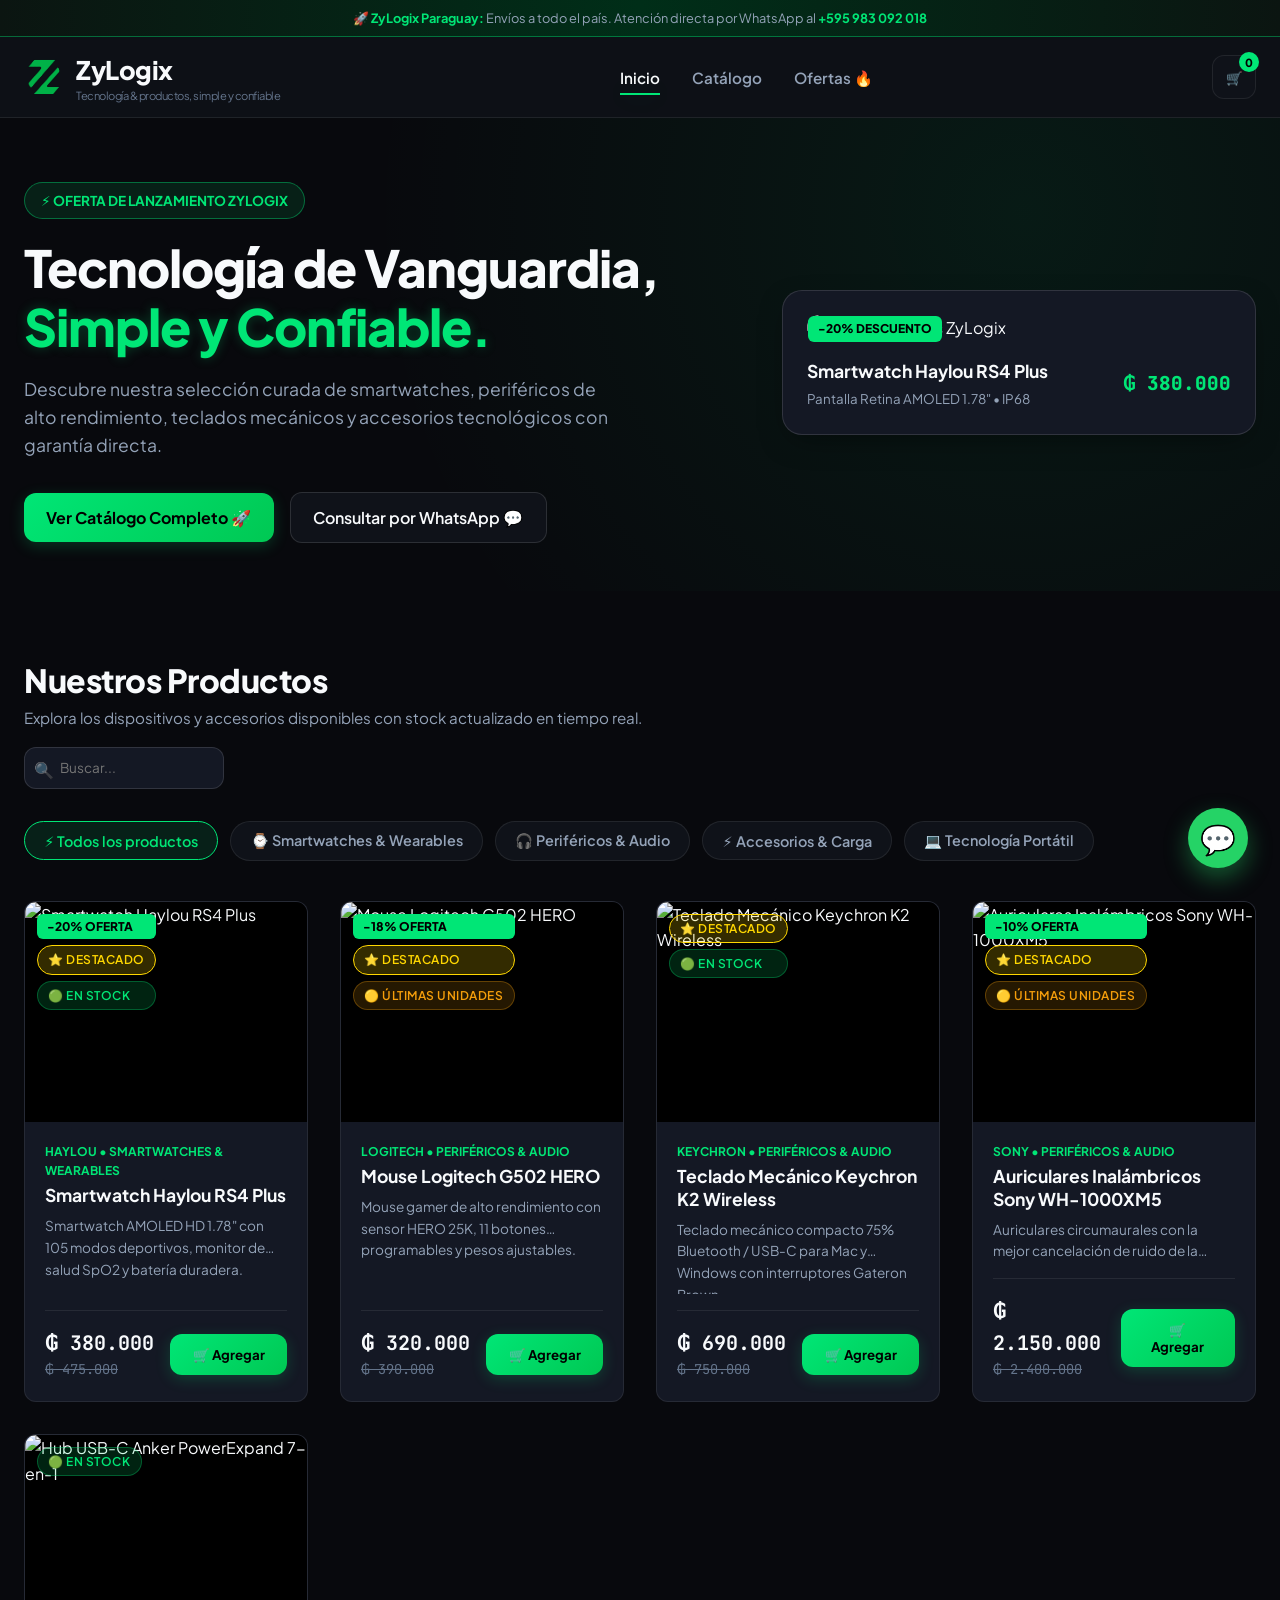
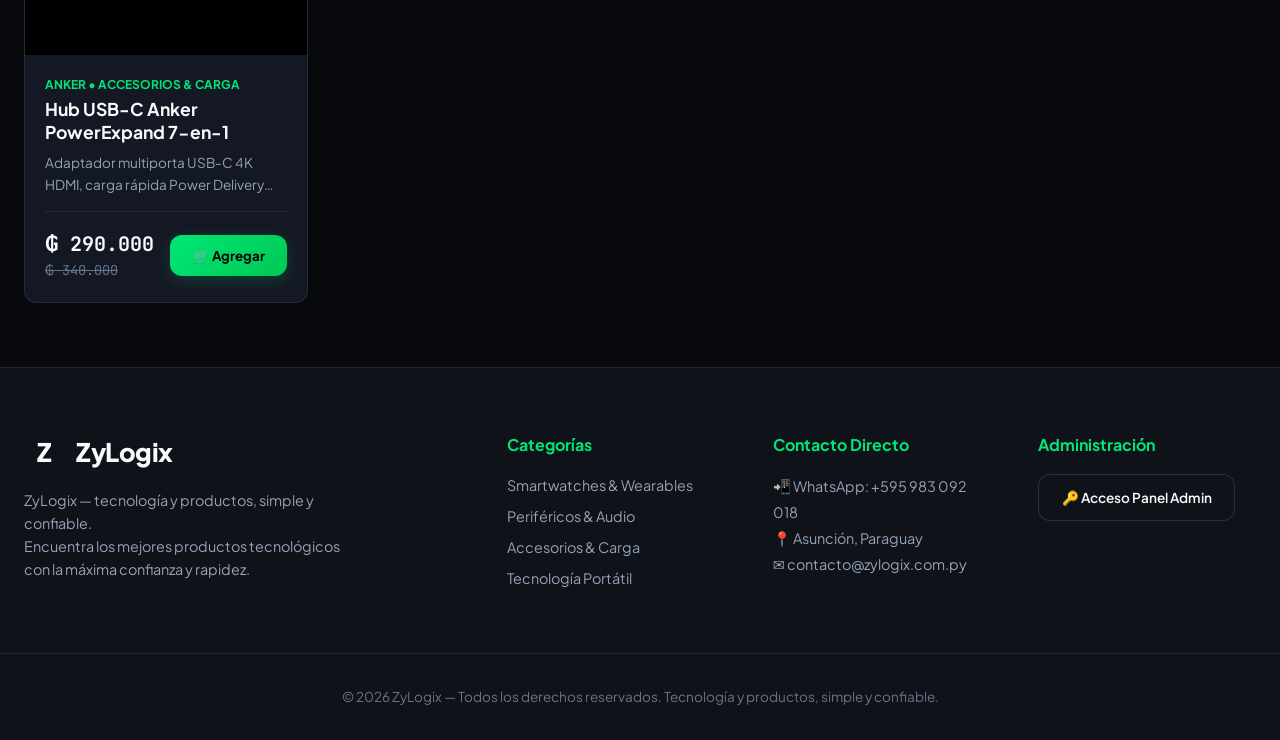
==== commit 9f4008a4: "Icono actualizado" ====
--- a/index.html
+++ b/index.html
@@ -5,7 +5,8 @@
   <meta name="viewport" content="width=device-width, initial-scale=1.0">
   <title>ZyLogix — Tecnología y Productos | Tienda Oficial</title>
   <meta name="description" content="ZyLogix — tecnología y productos, simple y confiable. Encuentra lo último en smartwatches, teclados mecánicos, mouses gamer, auriculares y accesorios.">
-  
+  <link rel="icon" href="favicon.svg" type="image/svg+xml">
+
   <!-- CSS Stylesheets -->
   <link rel="stylesheet" href="assets/css/styles.css">
 
@@ -38,7 +39,6 @@
         <li><a href="#hero" class="nav-link active">Inicio</a></li>
         <li><a href="#catalogo" class="nav-link">Catálogo</a></li>
         <li><a href="#ofertas" class="nav-link">Ofertas 🔥</a></li>
-        <li><a href="admin.html" class="nav-link" style="color: var(--accent-green);">Panel Admin ⚙️</a></li>
       </ul>
 
       <!-- Header Actions -->
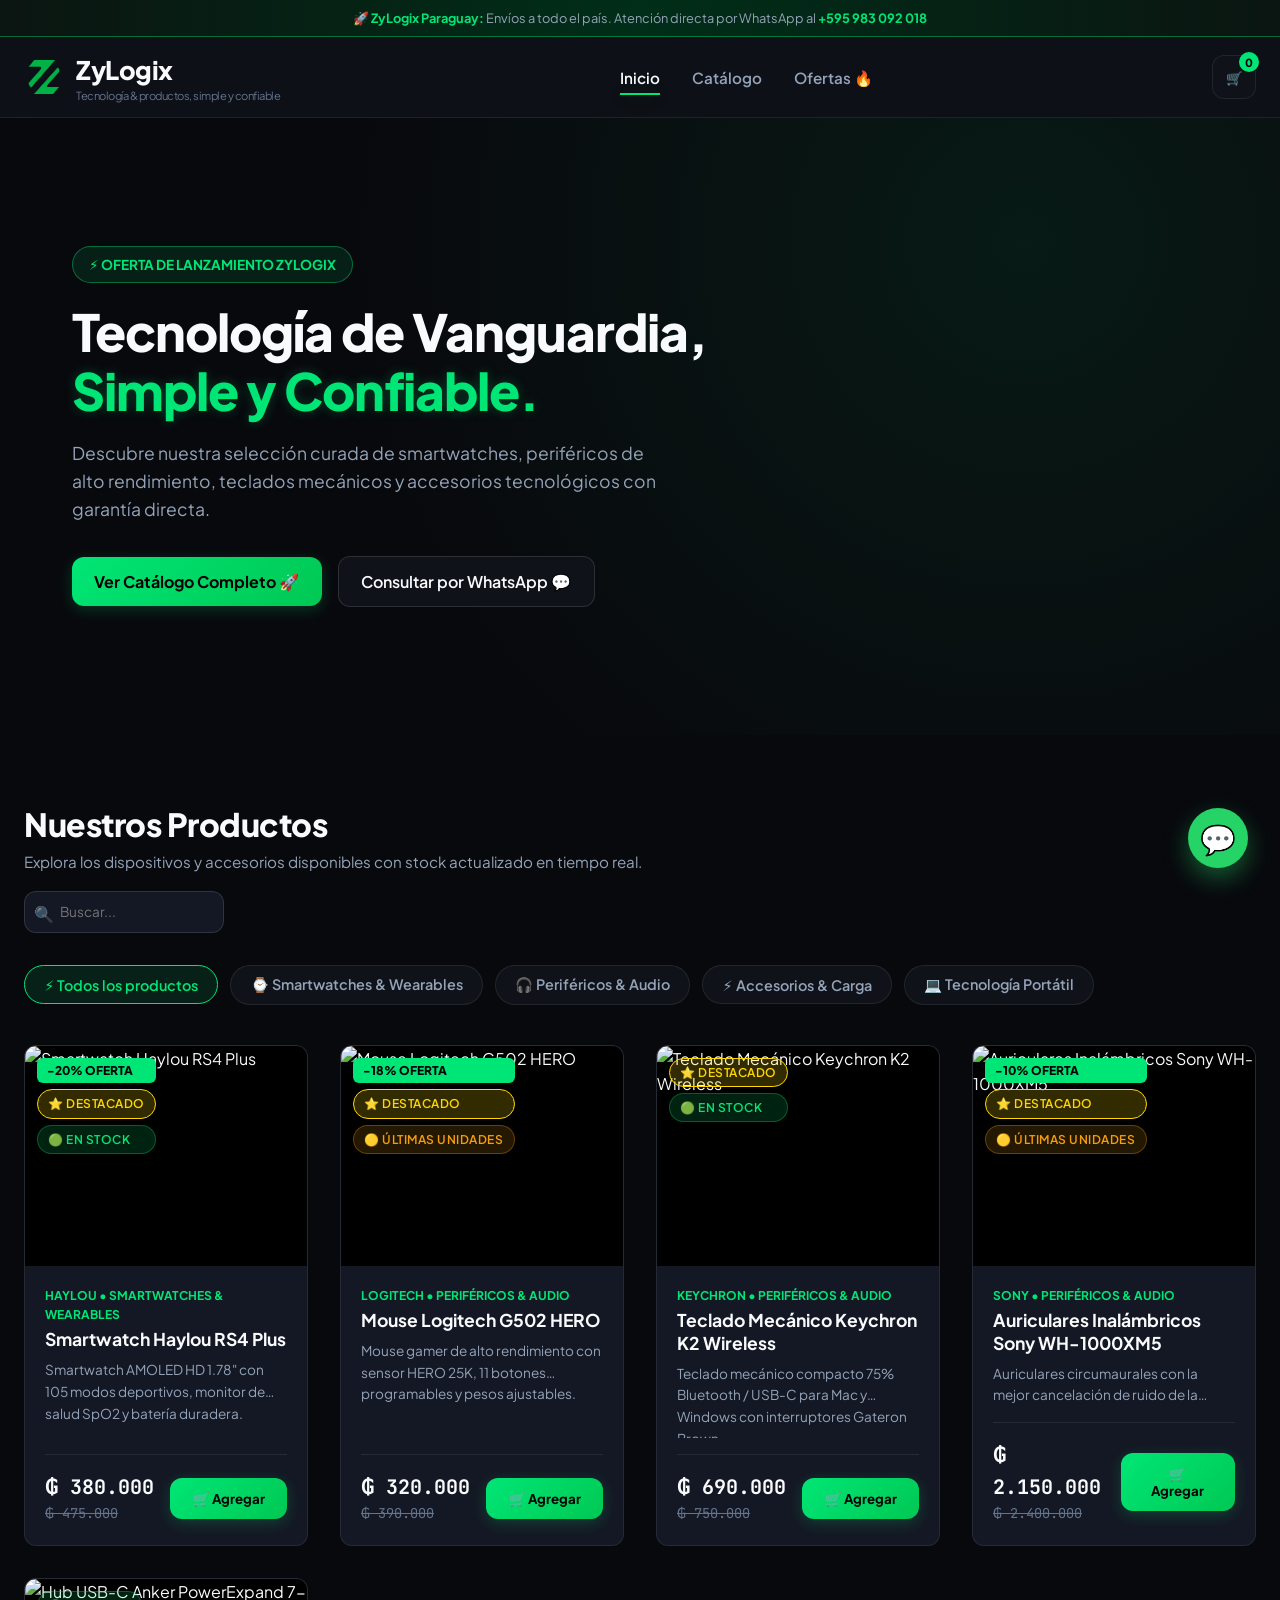
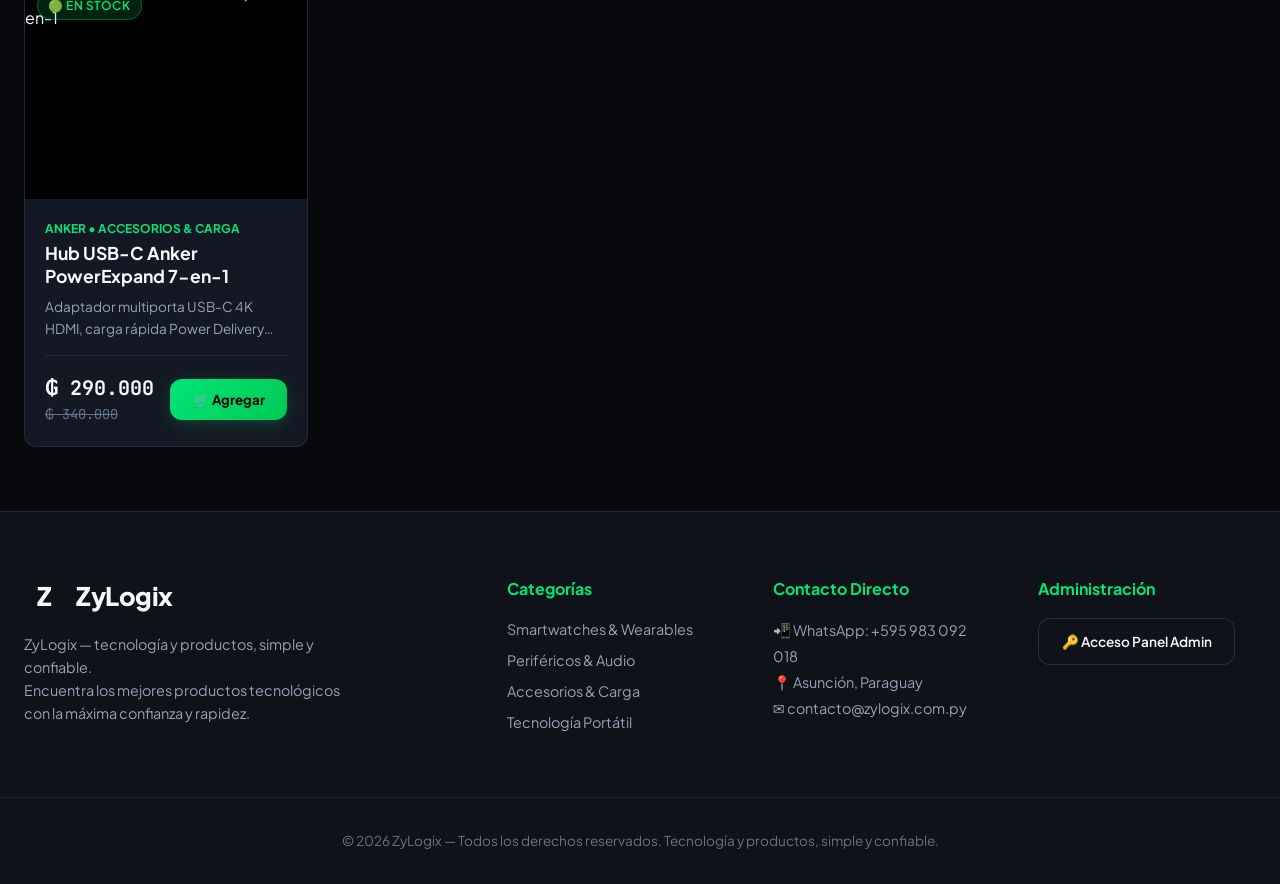
==== commit de388298: "quitamos imagen de hero" ====
--- a/index.html
+++ b/index.html
@@ -82,22 +82,6 @@
           <a href="https://wa.me/595983092018?text=Hola%20ZyLogix,%20quiero%20hacer%20una%20consulta" target="_blank" class="btn-outline">Consultar por WhatsApp 💬</a>
         </div>
       </div>
-
-      <div class="hero-image-wrapper">
-        <div class="hero-card-preview">
-          <span class="badge-discount" style="position: absolute; top: 25px; left: 25px; z-index: 5;">-20% DESCUENTO</span>
-          <img src="https://images.unsplash.com/photo-1508685096489-7aacd43bd3b1?w=800&auto=format&fit=crop&q=80" alt="Haylou RS4 Plus ZyLogix">
-          <div style="margin-top: 1rem; display: flex; justify-content: space-between; align-items: center;">
-            <div>
-              <strong style="font-size: 1.1rem; display: block;">Smartwatch Haylou RS4 Plus</strong>
-              <small style="color: var(--text-muted);">Pantalla Retina AMOLED 1.78" • IP68</small>
-            </div>
-            <div style="text-align: right;">
-              <span style="font-family: var(--font-mono); font-weight: 800; color: var(--accent-green); font-size: 1.2rem;">₲ 380.000</span>
-            </div>
-          </div>
-        </div>
-      </div>
     </div>
   </section>
 
--- a/assets/css/styles.css
+++ b/assets/css/styles.css
@@ -267,7 +267,7 @@
 /* --- Hero Banner Section --- */
 .hero {
   position: relative;
-  padding: 4rem 0 3rem;
+  padding: 8rem  3rem;
   background: radial-gradient(circle at 80% 20%, rgba(0, 230, 118, 0.08) 0%, transparent 60%);
   overflow: hidden;
 }
